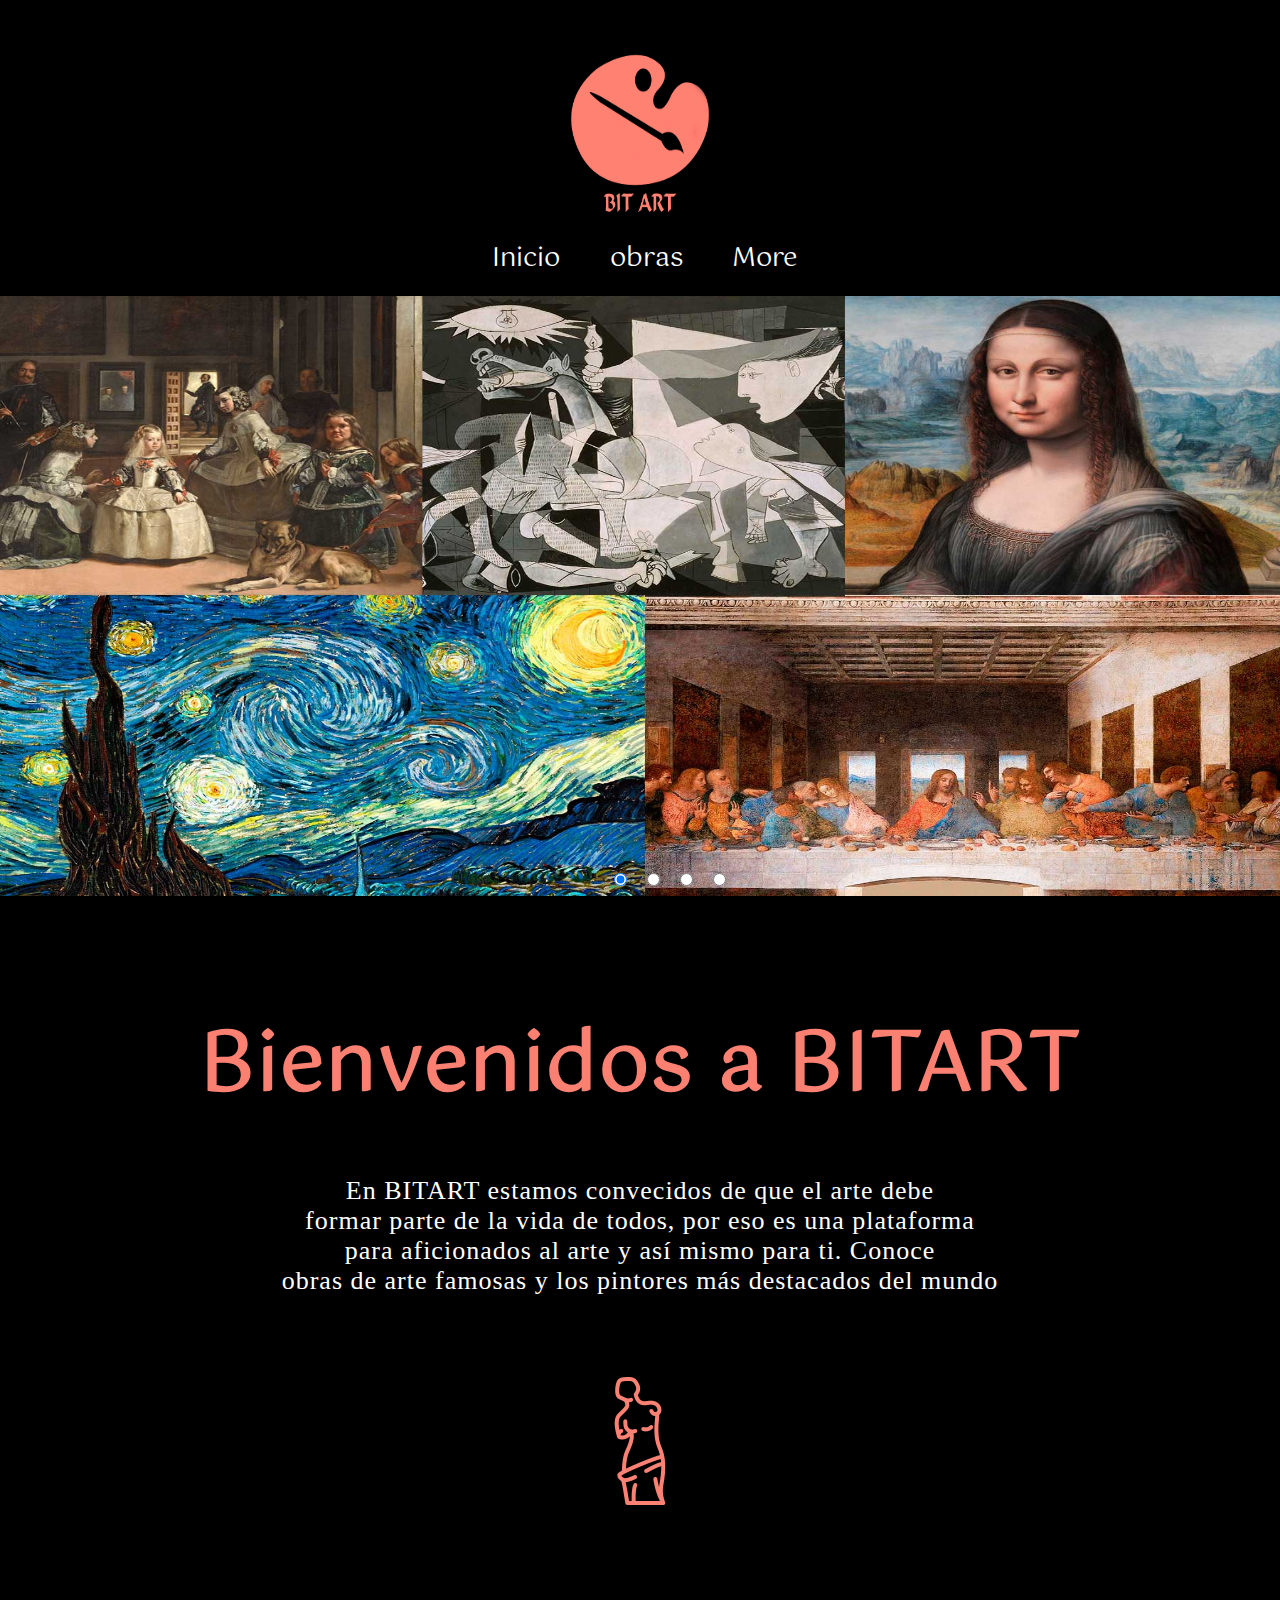
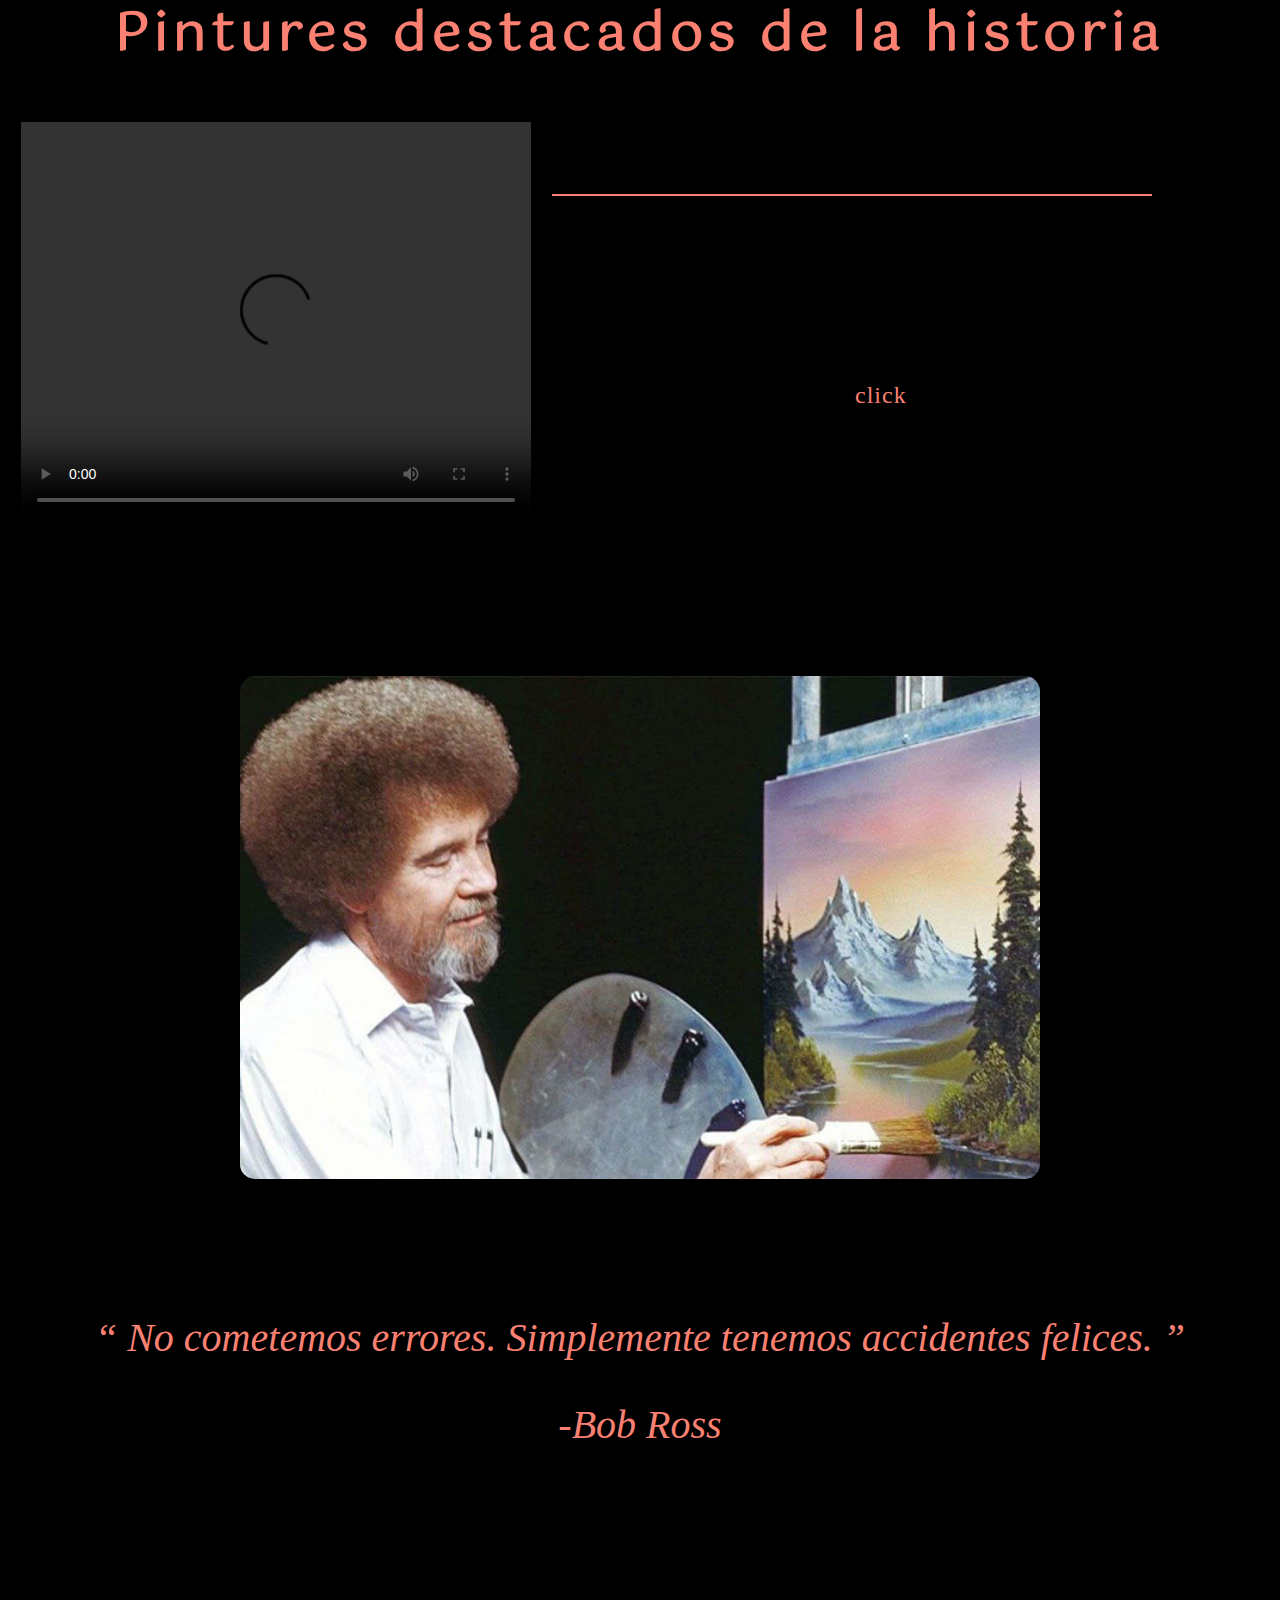
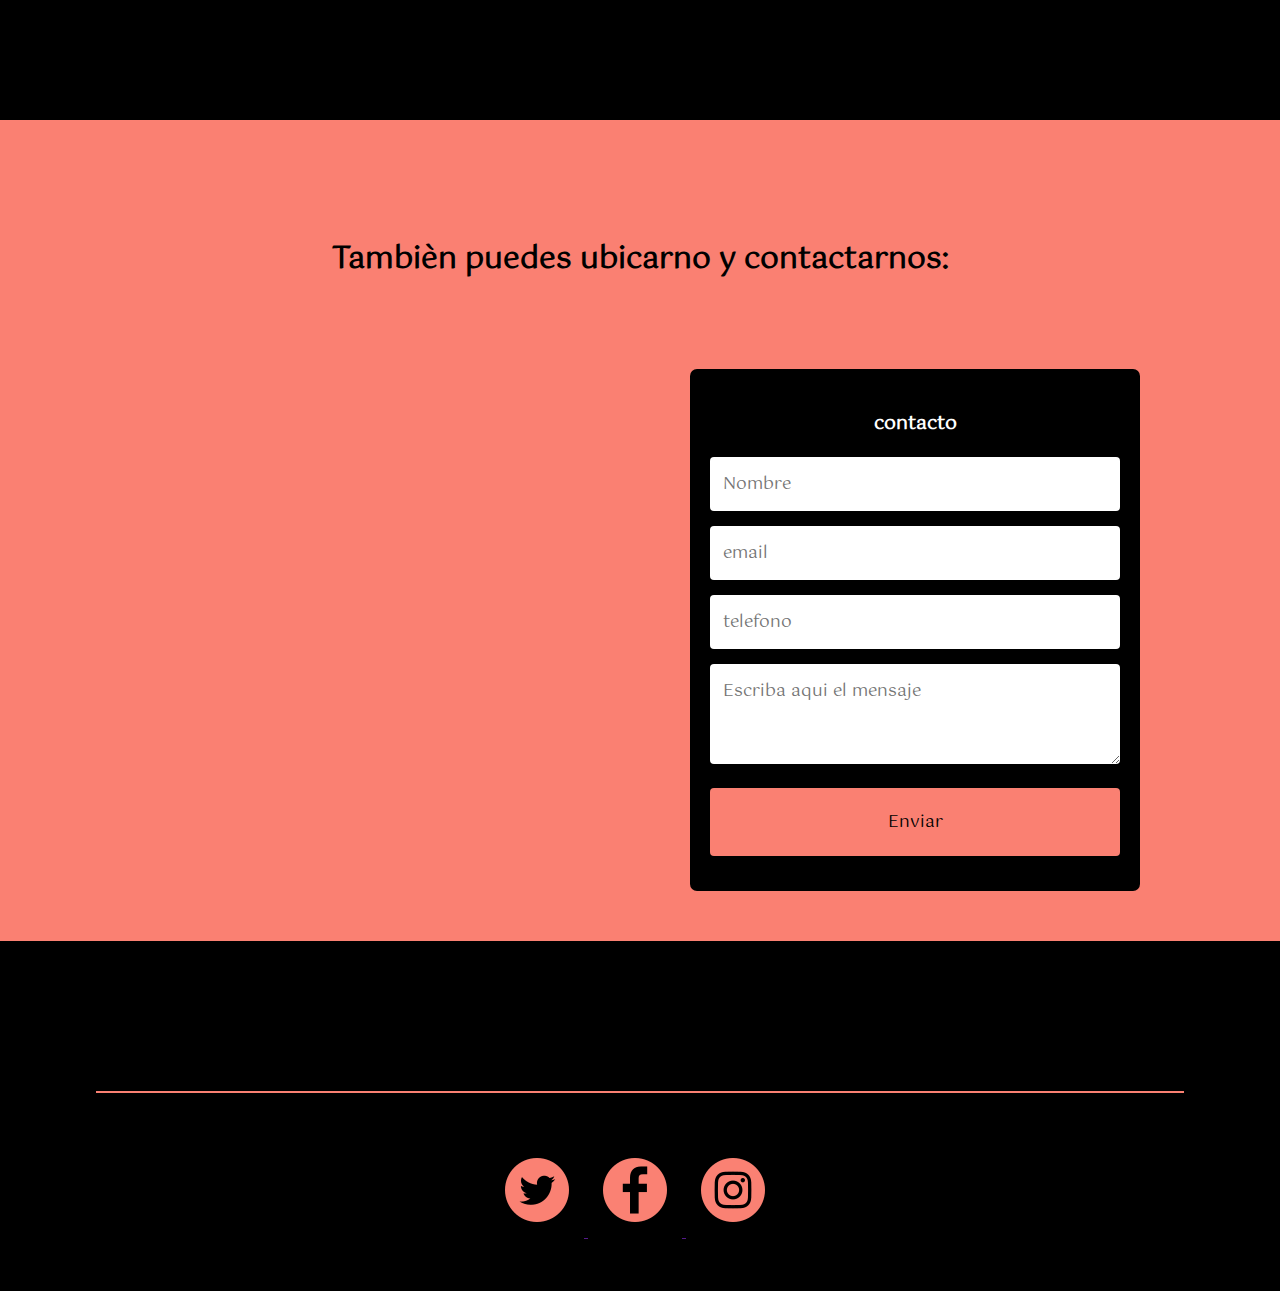
==== index.html @ 88ce6f08 "BigArt" ====
<!DOCTYPE html>
<html lang="en">

<head>
    <meta charset="UTF-8">
    <meta name="viewport" content="width=device-width, initial-scale=1.0">
    <title>BigArt</title>
    <link rel="icon" href="icons/favicon.png">
    <link rel="stylesheet" href="css/menu.css">
    <link rel="stylesheet" href="css/slider.css">
    <link rel="stylesheet" href="css/contenido.css">
    <link rel="stylesheet" href="css/footer.css">
    <link href="https://fonts.googleapis.com/css2?family=Gotu&display=swap" rel="stylesheet">
</head>

<body>
    <header class="iconobitart">
        <img class="img_logo" src="icons/iconobitart.png" alt="logobitart">
    </header>
    <header class="main_header">
        <input type="checkbox" id="boton_menu">
        <label class="icono_menu" for="boton_menu">
            <img src="icons/iconomenu.png" alt="iconomenu" width="35px" height="35px">
        </label>
        <nav class="menu">
            <ul>
                <li><a href="index.html">Inicio</a></li>
                <li><a href="#">obras</a></li>
            </ul>
            <div class="dropnow">
                <button class="dropbtn">More</button>
                <div class="dropnow-content">
                    <a href="#seccion1">Seccion 1</a>
                    <a href="#seccion2">Seccion 2</a>
                    <a href="#seccion3">Seccion 3</a>
                    <a href="#info">Info</a>
                </div>
            </div>
        </nav>
    </header>
    <section>
        <article>
            <ul class="slider-portada">
                <li><input type="radio" id="sbutton1" name="sradio" checked>
                    <label for="sbutton1"></label>
                    <img src="image/imageneshome/obra1.jpg" alt="obra1">
                </li>
                <li>
                    <input type="radio" id="sbutton2" name="sradio">
                    <label for="sbutton2"></label>
                    <img src="image/imageneshome/obra2.jpg" alt="obra2">
                </li>
                <li>
                    <input type="radio" id="sbutton3" name="sradio">
                    <label for="sbutton3"></label>
                    <img src="image/imageneshome/obra3.jpg" alt="obra2">
                </li>
                <li>
                    <input type="radio" id="sbutton4" name="sradio">
                    <label for="sbutton4"></label>
                    <img src="image/imageneshome/obra4.jpg" alt="obra2">
                </li>
            </ul>
        </article>
    </section>
    <article id="seccion1" class="bloquetitulo">
        <h1>Bienvenidos a BITART</h1>
        <section class="parrafotitulo">
            <p>
                En BITART estamos convecidos de que el arte debe <br>
                formar parte de la vida de todos, por eso es una plataforma <br>
                para aficionados al arte y así mismo para ti. Conoce <br>
                obras de arte famosas y los pintores más destacados del mundo <br>
            </p>

            <div class="iconoart">
                <img src="icons/milo-venus.png" alt="iconobloque">
            </div>
        </section>
    </article>
    <article id="seccion2" class="bloquetitutlo2">
        <h2>Pintures destacados de la historia</h2>
        <section class="parrafotitulo2">
            <hr width="600px" color="salmon">
            <p>
                Cuando el arte es un placer <br>
                EL arte les brinda un medio a las personas <br>
                para expresarse, ya qu puede ser utilizado para <br>
                difundir ideas, emociones, opiniones o creencias. <br>
                Dali, DaVinci, Van Gogh entre otros... <br>
                Siendo los pintores más destacados de la historia. <br>
                Simplemente haz <span style="color: salmon;">click </span>en el video. <br>
            </p>
        </section>
        <section class="videopitores">
            <video src="video/videopintores.mp4" width="510px" height="400px" controls></video>
        </section>
    </article>
    <figure id="seccion3" class="fotografia">
        <img src="image/imageneshome/bobross.jpg" alt="bobross" class="fotobob">
        <i>
            <q> No cometemos errores.
                Simplemente tenemos accidentes felices.
            </q>
            <p>-Bob Ross</p>
        </i>
    </figure>
    <footer id="info">
        <section class="partefooter">
            <h3 class="titulomapa">
                Tambièn puedes ubicarno y contactarnos:
            </h3>
            <div class="contenidof">
                <iframe
                    src="https://www.google.com/maps/embed?pb=!1m18!1m12!1m3!1d3976.850236483077!2d-74.06585658465644!3d4.620794743630452!2m3!1f0!2f0!3f0!3m2!1i1024!2i768!4f13.1!3m3!1m2!1s0x8e3f99f7fa84fe3b%3A0x4a37c6adedc1d243!2sBICTIA!5e0!3m2!1ses-419!2sco!4v1585845397682!5m2!1ses-419!2sco"
                    width="500" height="450" frameborder="0" style="border:0;" allowfullscreen="" aria-hidden="false"
                    tabindex="0">
                </iframe>
                <form action="">
                    <h3>
                        contacto
                    </h3>
                    <input type="text" name="nombre" placeholder="Nombre" maxlength="35">
                    <input type="email" name="correo" placeholder="email">
                    <input type="number" name="telefono" placeholder="telefono">
                    <textarea name="mensaje" id="textarea" placeholder="Escriba aqui el mensaje"></textarea>
                    <label for="textarea"></label>
                    <input type="submit" id="boton" value="Enviar">
                </form>
            </div>
        </section>
        <div class="contenidoiconos">
            <hr width="85%" color="salmon">
            <div class="iconospadres">
                <a href="">
                    <img src="icons/twitter.png" alt="iconotwitter">
                </a>
                <a href="">
                    <img src="icons/facebook.png" alt="iconofacebook">
                </a>
                <a href="">
                    <img src="icons/instagram.png" alt="iconoinstagram">
                </a>
            </div>
        </div>
    </footer>
</body>

</html>
---- css/menu.css ----
.iconobitart{
    background-color: black;
    padding-top: 15px
}
.img_logo{
    width: 150px;
    height: 210px;
    margin: 0 auto;
    display: block;
}
.main_header{
    text-align: center;
    width: 100%;
    background-color: black;
    font-size: 26px;
    font-family: 'Gotu', sans-serif;
    margin-top: -8px;
}
#boton_menu{
    display: none;
}
.icono_menu{
    padding-top: 30px;
}
header label{
    display: none;
    width: 100px;
    padding: 10px;
    border-right: 1px solid white;
}
header label:hover{
    cursor: pointer;
    background-color: salmon;
}
.menu ul{
    padding: 0;
    margin: 0;
    list-style: none;
    display: inline-flex;

}
.menu li{
    padding: 20px 25px 0px 25px;
}
.menu li a{
    text-decoration: none;
    color: white;
}
.menu li a:hover{
    text-decoration: overline;
    color: salmon;
}
.dropnow{
    position: relative;
    display: inline-flex;
}
.dropbtn{
    background-color: black;
    font-size: 26px;
    color: white;
    padding: 16px;
    border: none;
    cursor: pointer;
    font-family: 'Gotu', sans-serif;
}
.dropnow-content{
    margin-top: 76%;
    display: none;
    position: absolute;
    background-color: black;
    min-width: 160px;
    z-index: 1;
}
.dropnow-content a{
    color: black;
    padding: 16px 16px;
    text-decoration: none;
    display: block;
}
.dropnow:hover .dropnow-content{
    display: block;
}
.dropnow-content a:hover{
    background-color: salmon;
}
.dropnow:hover .dropbtn{
    color: salmon;
    z-index: 1;
    text-decoration: overline;
}
@media (max-width:1020px){
    header label{
        display: block;
        height: 70px;
    }
    .menu{
        position: absolute;
        background-color: salmon;
        width: 100%;
        margin-left: -100%;
        transition: all 0.5s;
        z-index: 100;
    }
    #boton_menu:checked ~ .menu{
        margin: 0;
    }
    .menu ul{
        display: block;
    }
    .menu li:hover{
        background-color: black;
    }
    .dropbtn{
        background-color: salmon;
        color: white;
    }
    .dropnow-content a{
        color: rgb(255, 255, 255);
    }
    .dropnow-content a:hover{
        color: salmon;
        background-color: black;
    }
    .dropnow:hover .dropbtn{
        color: salmon;
        background-color: black;
    }
}
---- css/slider.css ----
.slider-portada{
    width: 100%;
    height: 600px;
    margin: auto;
    list-style: none;
    position: relative;
    display: flex;
    justify-content: center;
    align-items: flex-end;
}
.slider-portada img{
    position: absolute;
    top: 0;
    left: 0;
    width: 100%;
    height: 100%;
    opacity: 0;
    transition: all 0.75s;
}
.slider-portada input[type="radio"]{
    position: relative;
    z-index: 100;
    margin: 10px;
}
.slider-portada input[type='radio']:checked ~ img{
    opacity: 1;
}
/* Responsive Design */
@media(max-width:600px){
    .slider-portada{
        width: 100%;
        height: 400px;
    }
}
/*Dispositivos pequeños*/
@media(min-width:600px){
    .slider-portada{
        width: 100%;
        height: 400px;
    }
}
/*Dispositivos medianos*/
@media(min-width:768px){
    .slider-portada{
        width: 100%;
        height: 420px;
    }
}
/*Dispositivos Grandes*/
@media(min-width:998px){
    .slider-portada{
        width: 100%;
        height: 440px;
    }
}
@media(min-width:998px){
    .slider-portada{
        width: 100%;
        height: 440px;
    }
}
/*Dispositivos Gmuy gandes*/
@media(min-width:1200px){
    .slider-portada{
        width: 100%;
        height: 600px;
    }
}
---- css/contenido.css ----
*{
    box-sizing: border-box;

}
body{
    margin: 0;
    background-color: black;
}
.bloquetitulo{
    font-size: 40px;
    letter-spacing: 2px;
    padding-top: 50px;
    color: salmon;
    text-align: center;
    font-family: 'Gotu', sans-serif;   
}
.parrafotitulo{
    letter-spacing: 1px;
    font-family: cursive;
    color: white;
    font-size: 26px;
    margin-top: -10px;
    /*  */
}
.iconoart{
    padding-top: 55px;
}
.bloquetitutlo2{
    width: 100%;
    display: inline-block;
    font-size: 35px;
    letter-spacing: 5px;
    margin: 0;
    padding-top: 35px;
    text-align: center;
    color: salmon;
    font-family: 'Gotu', sans-serif; 
    background-image: url(../image/imageneshome/marmol1.jpg);
    background-attachment: fixed;
    background-size: 50%;

}
.parrafotitulo2{
    letter-spacing: 1px;
    font-family: cursive;
    color: black;
    float: right;
    font-size: 24px;
    margin-right: 10%;
    margin-top: 60px;
}
.fotografia{
    text-align: center;
    font-size: 40px;
    color: salmon;
    padding-bottom: 15%;
}
.fotobob{
    width: 800px;
    display: block;
    margin: 135px auto;
    border-radius: 15px;
}
---- css/footer.css ----
footer{
    width: 100%;
    background-color: black;
}
.partefooter{
    background-color: salmon;
    padding: 50px;
    width: 100%;
}
.contenidof{
    display: flex;
    justify-content: center;
}
.titulomapa{
    color: black;
    text-align: center;
    font-family: 'Gotu', sans-serif; 
    padding: 35px 0 15px 0;
    font-size: 30px;
}
iframe{
    margin-top: 40px;
    border-radius: 5px;
}
form{
    margin-left: 50px;
    width: 450px;
    background-color: rgba(0, 0, 0, 4);
    box-sizing: border-box;
    padding: 20px 20px;
    margin-top: 40px;
    border-radius: 7px;
    font-family: 'Gotu', sans-serif;
}
input,textarea{
    width: 100%;
    margin-bottom: 15px;
    padding: 13px;
    box-sizing: border-box;
    border-radius: 4px;
    font-size: 17px;
    border: none;
    font-family: 'Gotu', sans-serif;
}
textarea{
    min-height: 100px;
    max-height: 200px;
    max-width: 300%;
    min-width: 100%;
}
#boton{
    background-color: salmon;
    color: black;
    padding: 20px;
}
#boton:hover{
    cursor: pointer;
    background-color: white;
    color: salmon;
}
h3{
    text-align: center;
    color: white;
}
.contenidoiconos{
    margin-top: 150px;
    display: block;
}
.iconospadres{
    width: 300px;
    margin: 50px auto;
}
.iconospadres img{
    padding: 15px;
}
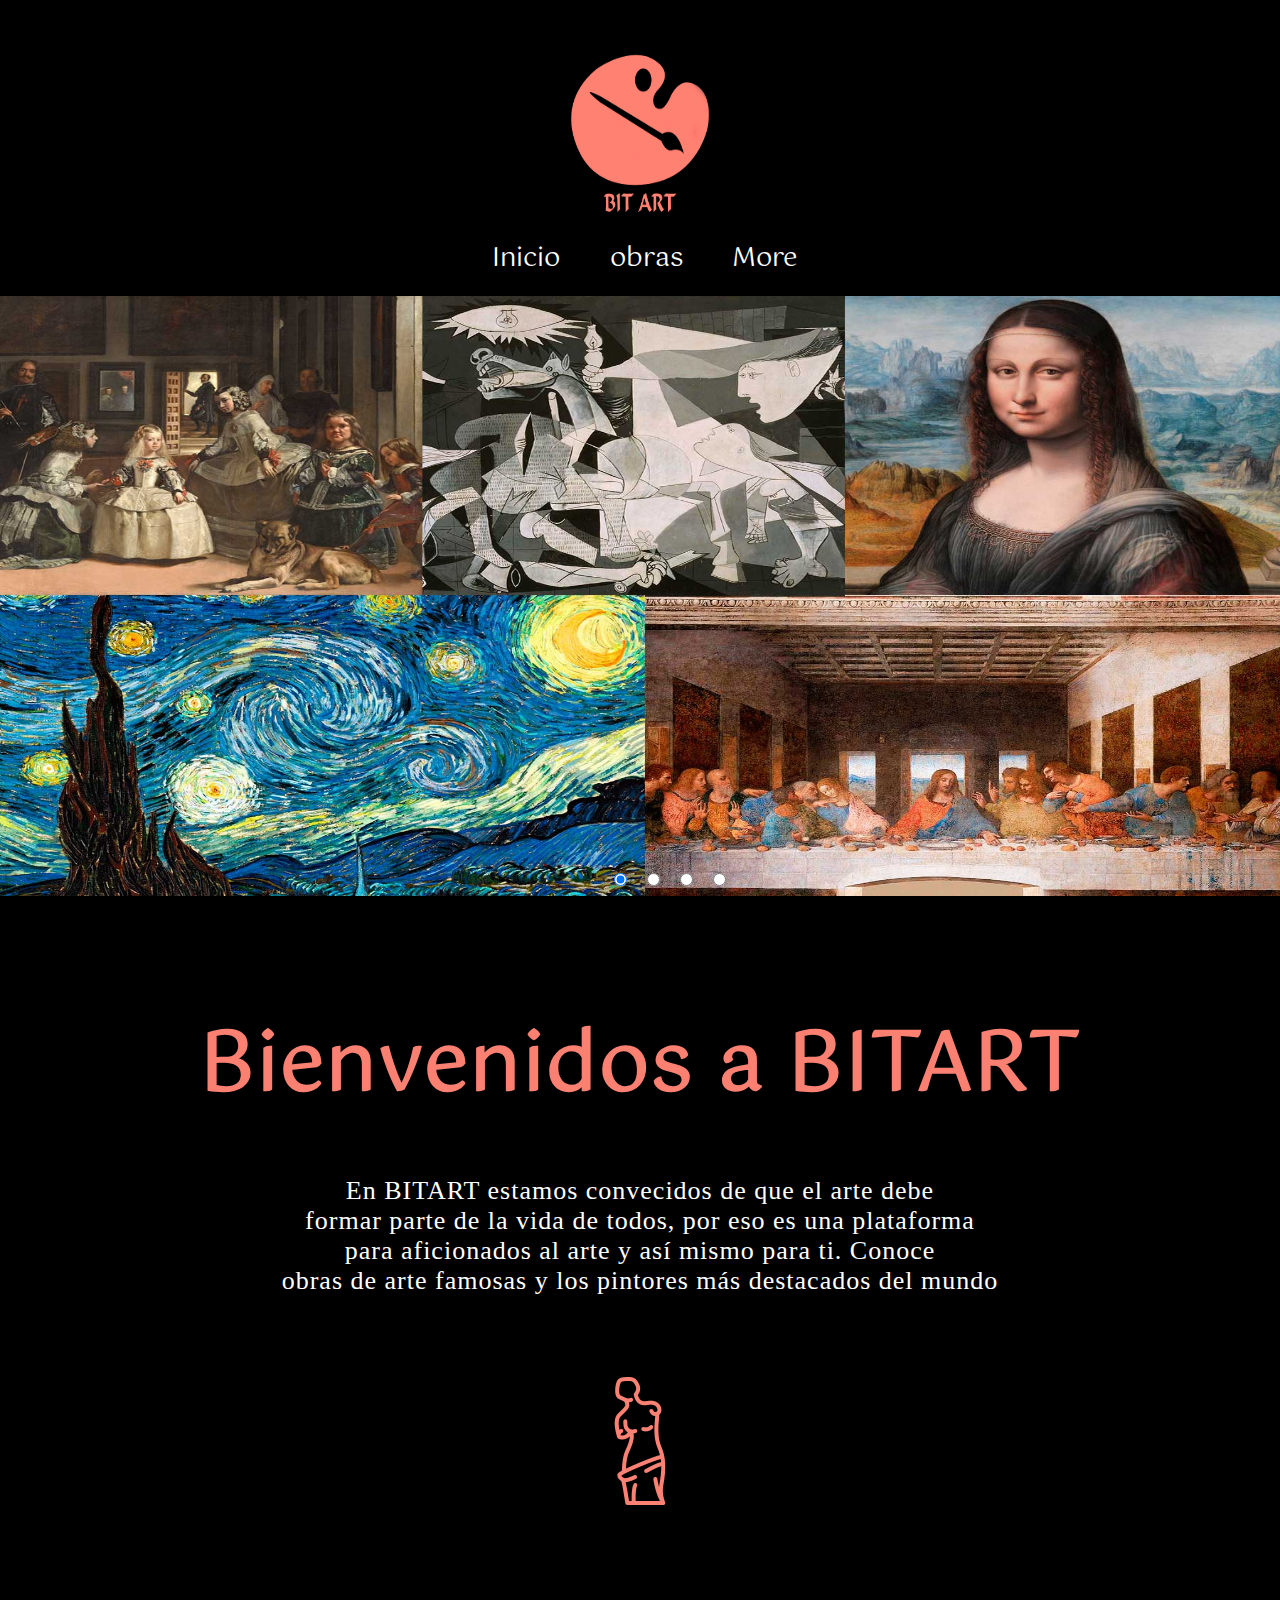
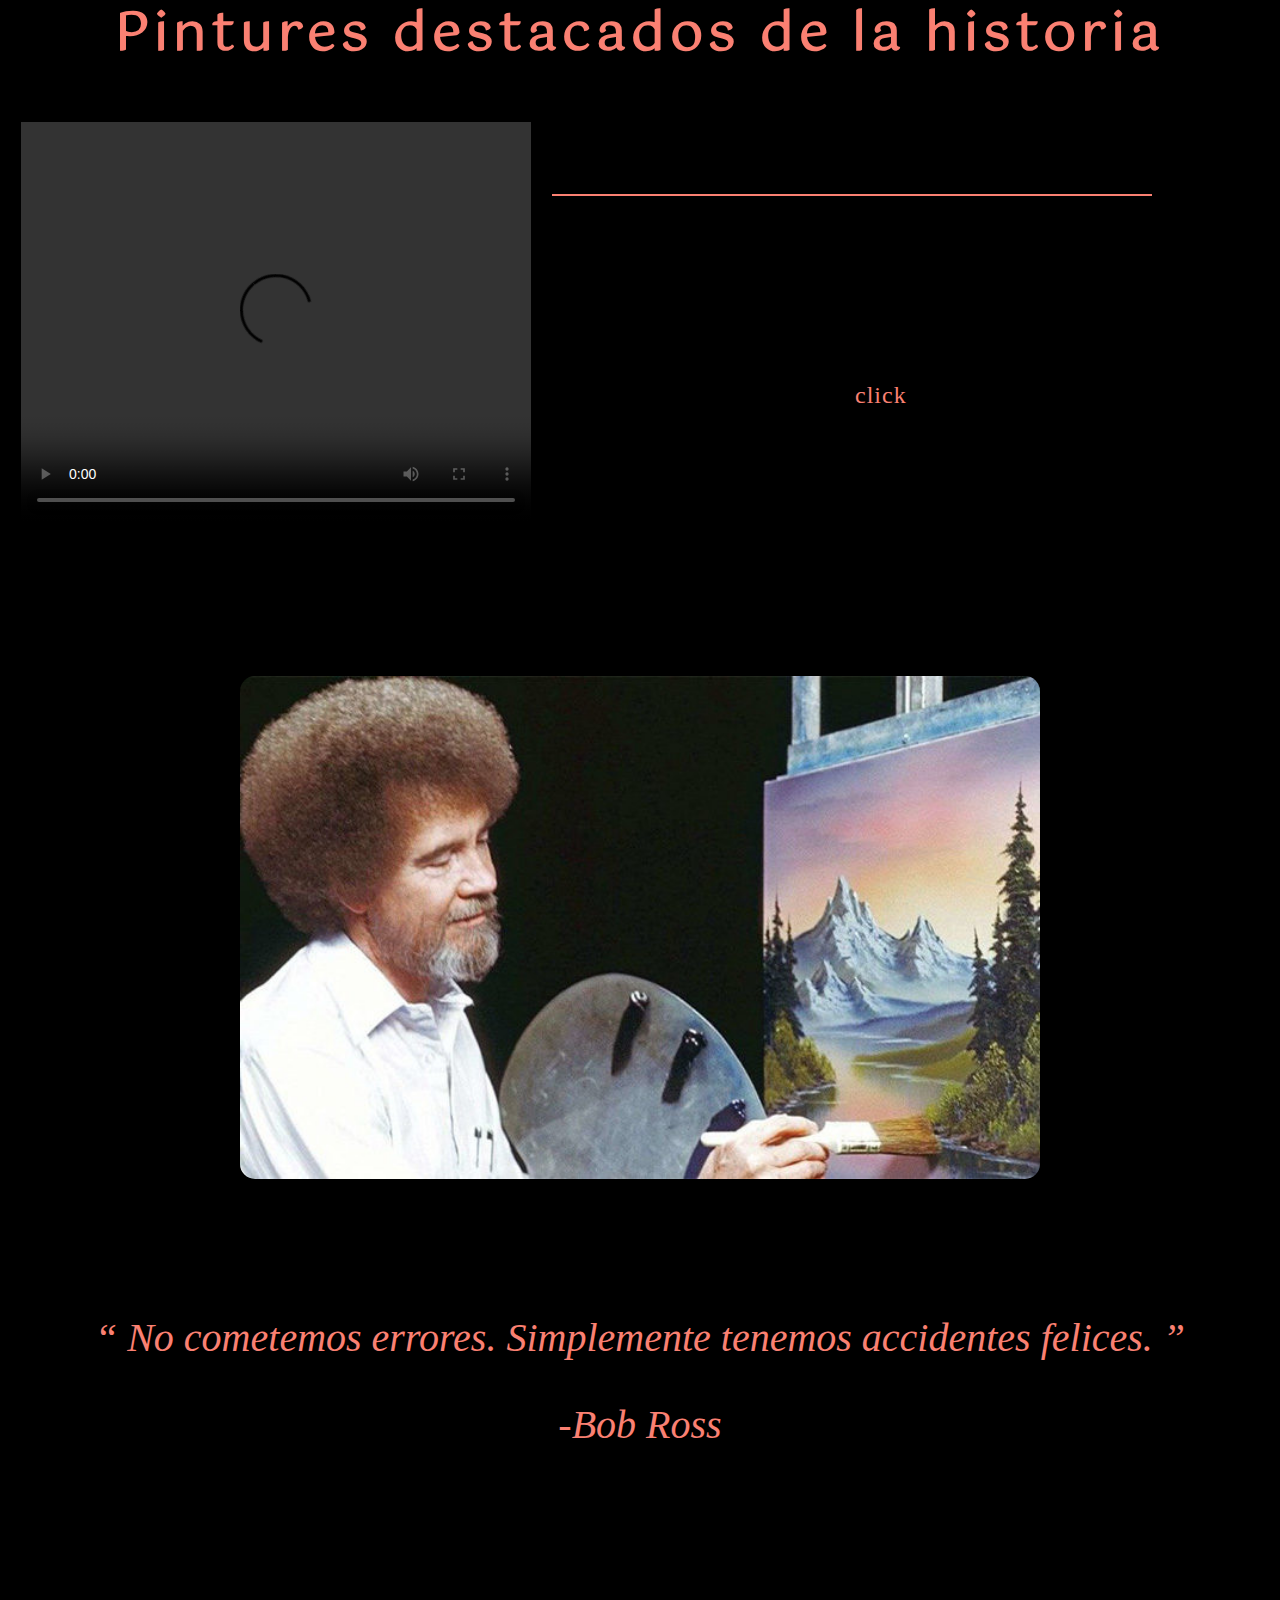
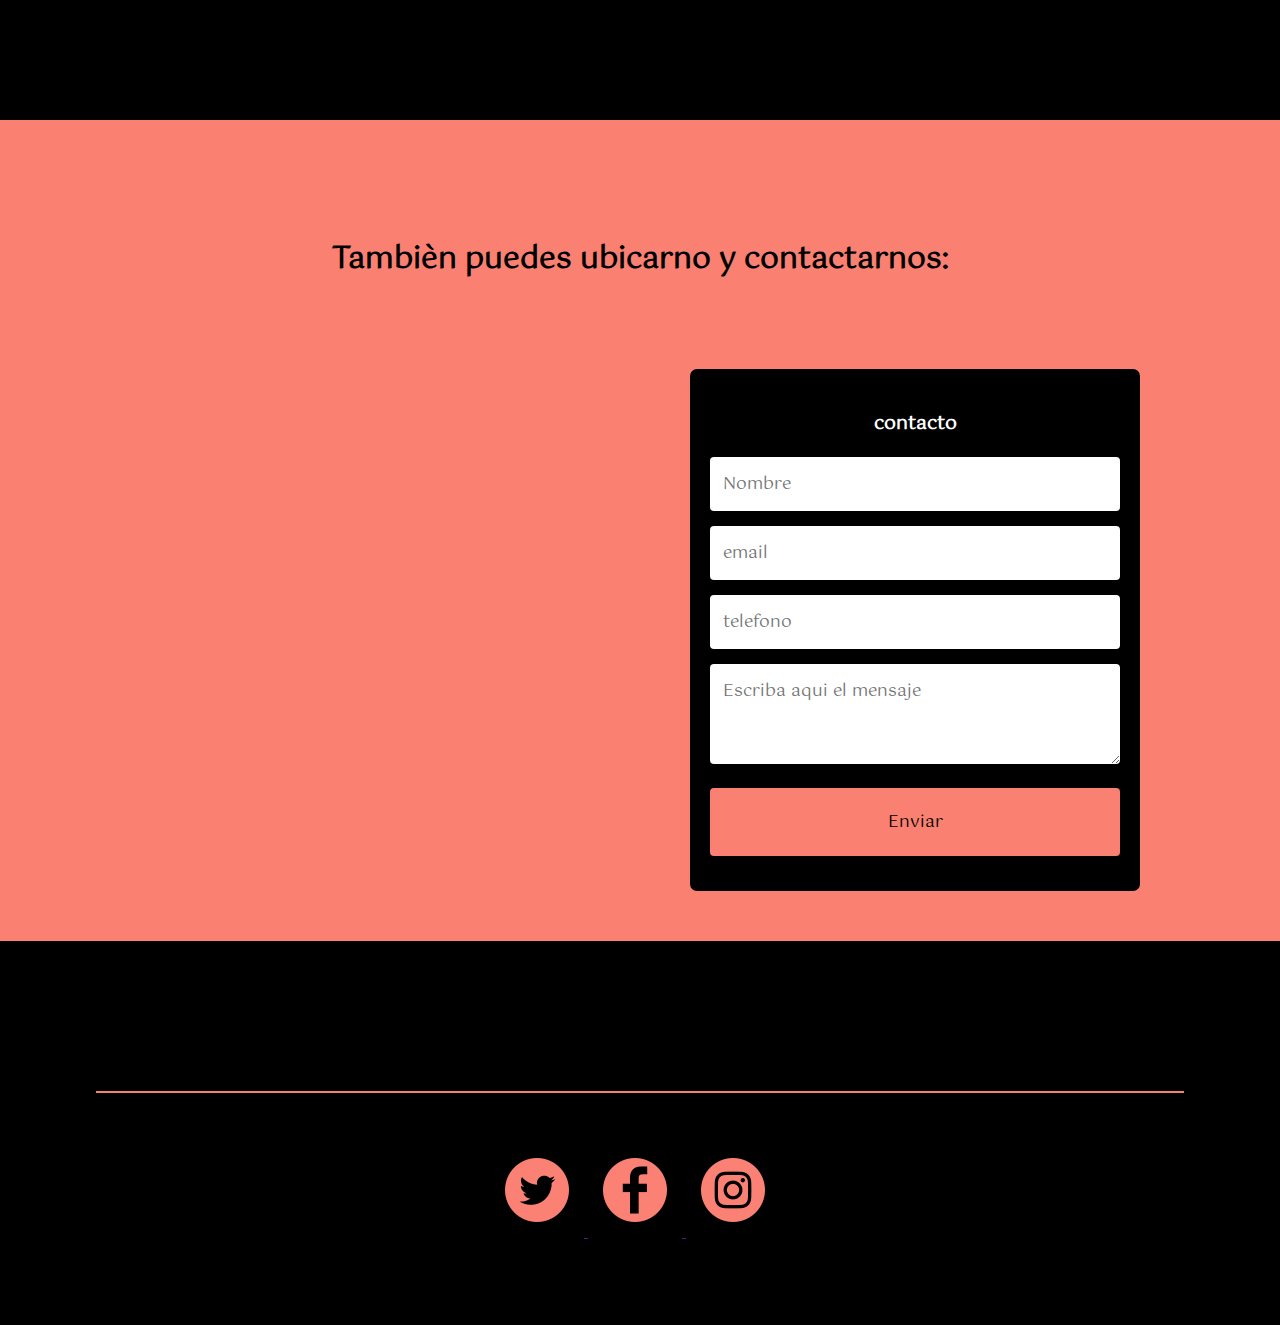
==== commit ffeeca51: "responsive" ====
--- a/index.html
+++ b/index.html
@@ -25,7 +25,7 @@
         <nav class="menu">
             <ul>
                 <li><a href="index.html">Inicio</a></li>
-                <li><a href="#">obras</a></li>
+                <li><a href="Obras/obra.html">obras</a></li>
             </ul>
             <div class="dropnow">
                 <button class="dropbtn">More</button>
@@ -143,6 +143,7 @@
                 </a>
             </div>
         </div>
+        <p>copy right imagenes tomadas de la clase de bictia año 2020</p>
     </footer>
 </body>
 
--- a/css/footer.css
+++ b/css/footer.css
@@ -72,4 +72,10 @@
 }
 .iconospadres img{
     padding: 15px;
+}
+@media(max-width:900px){
+    .contenidof{
+        display: block;
+        justify-content: center;
+    }
 }